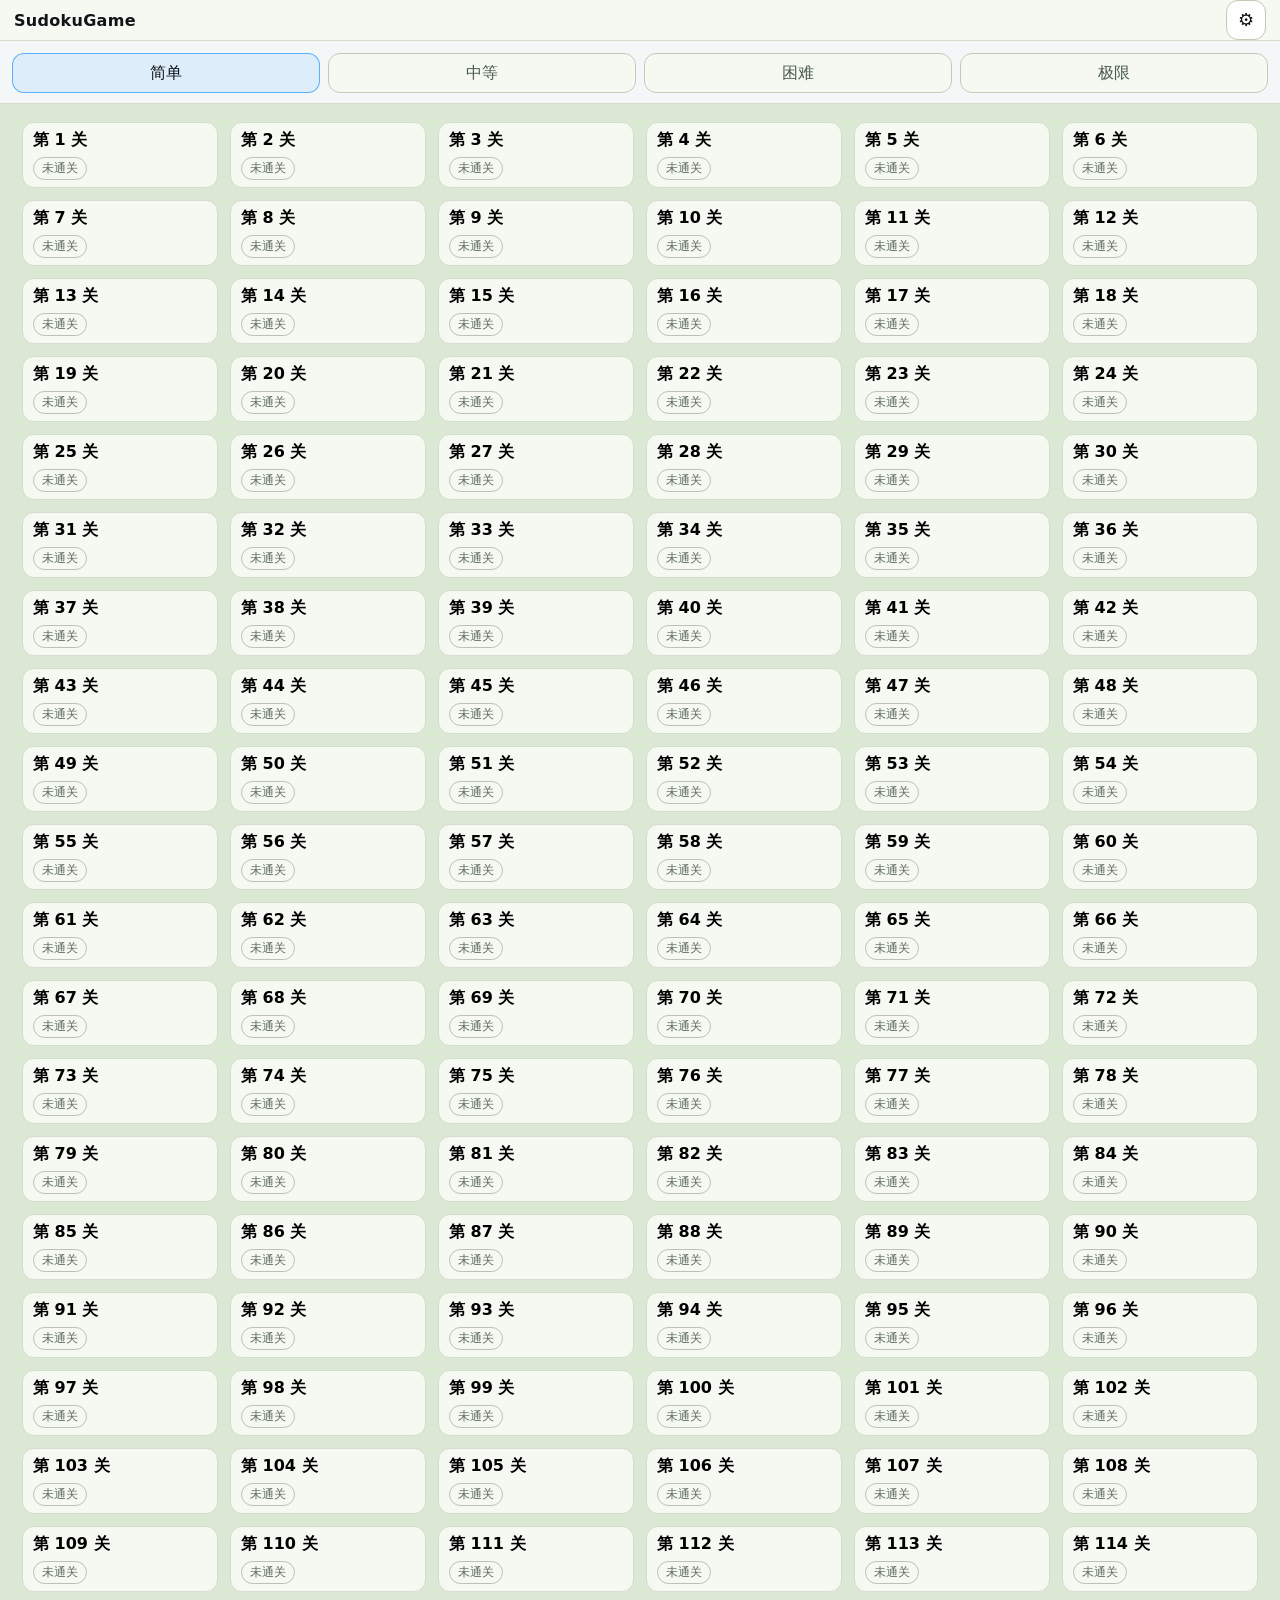
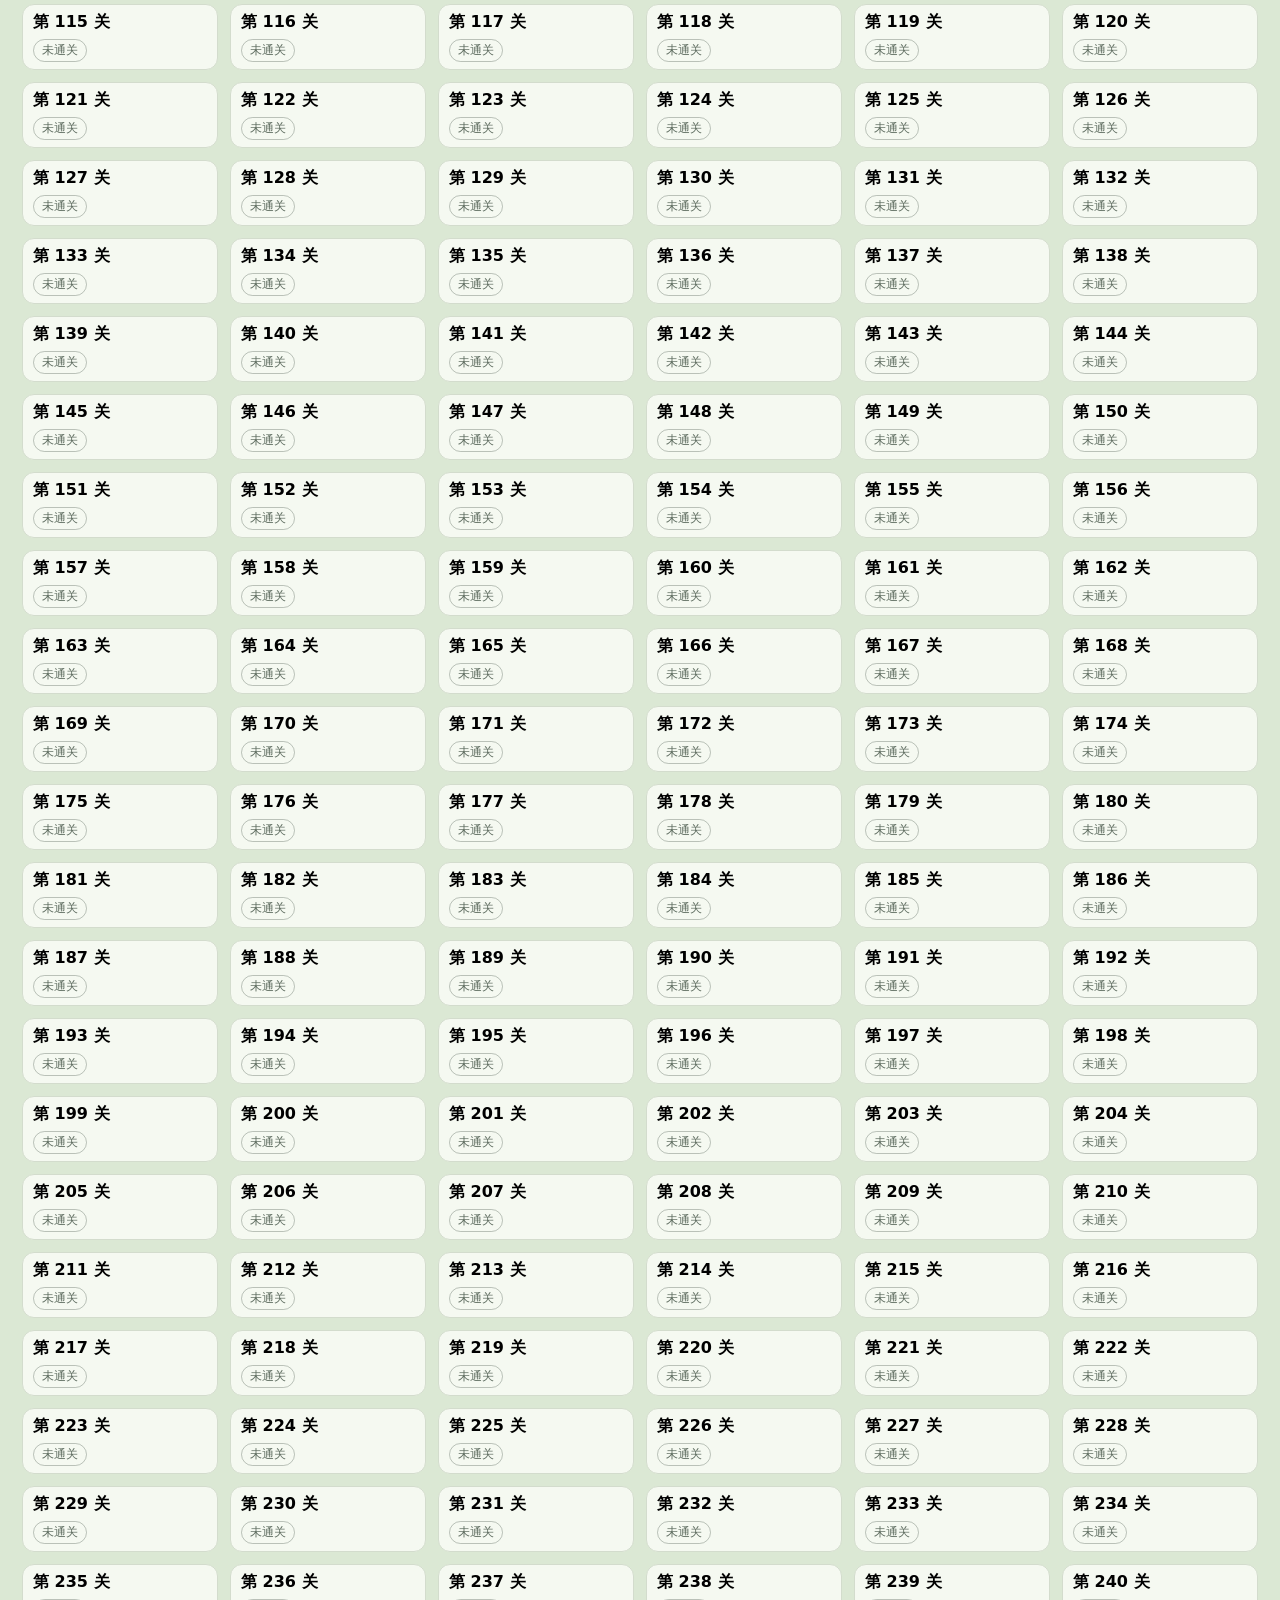
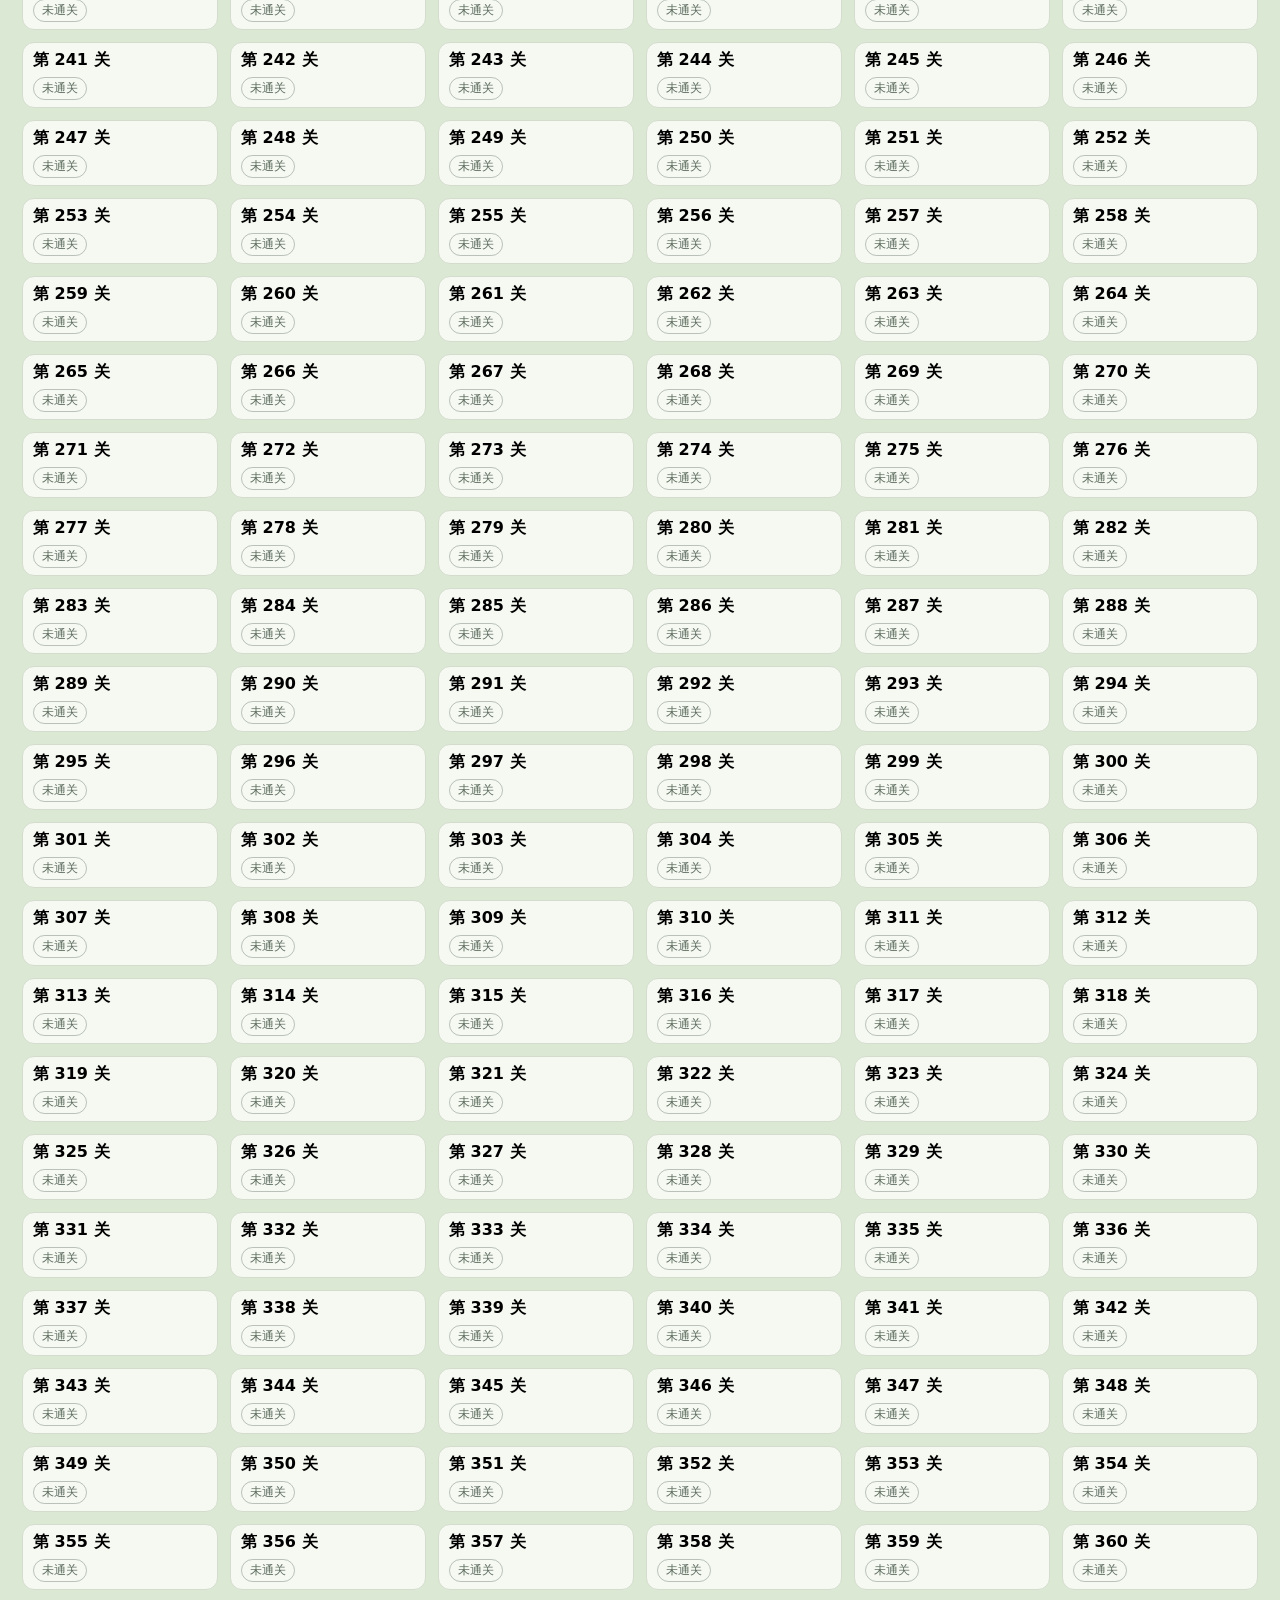
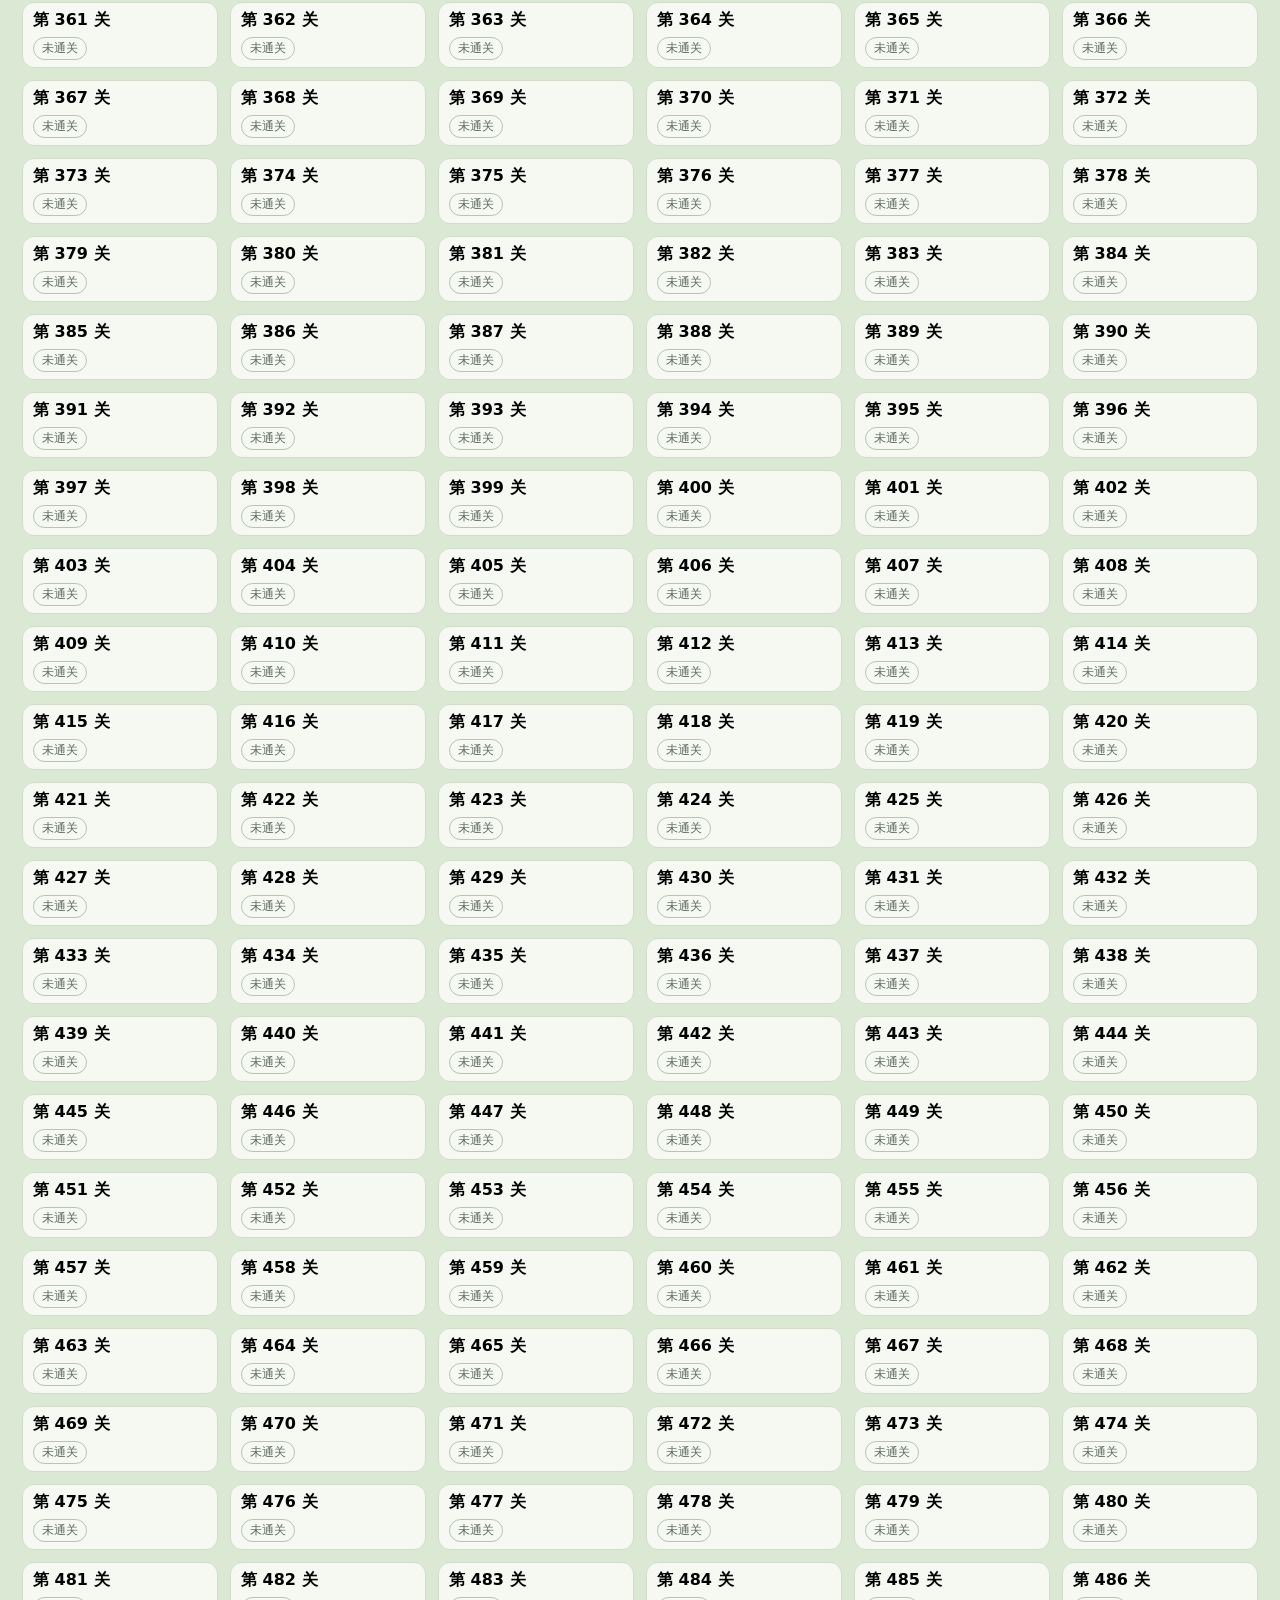
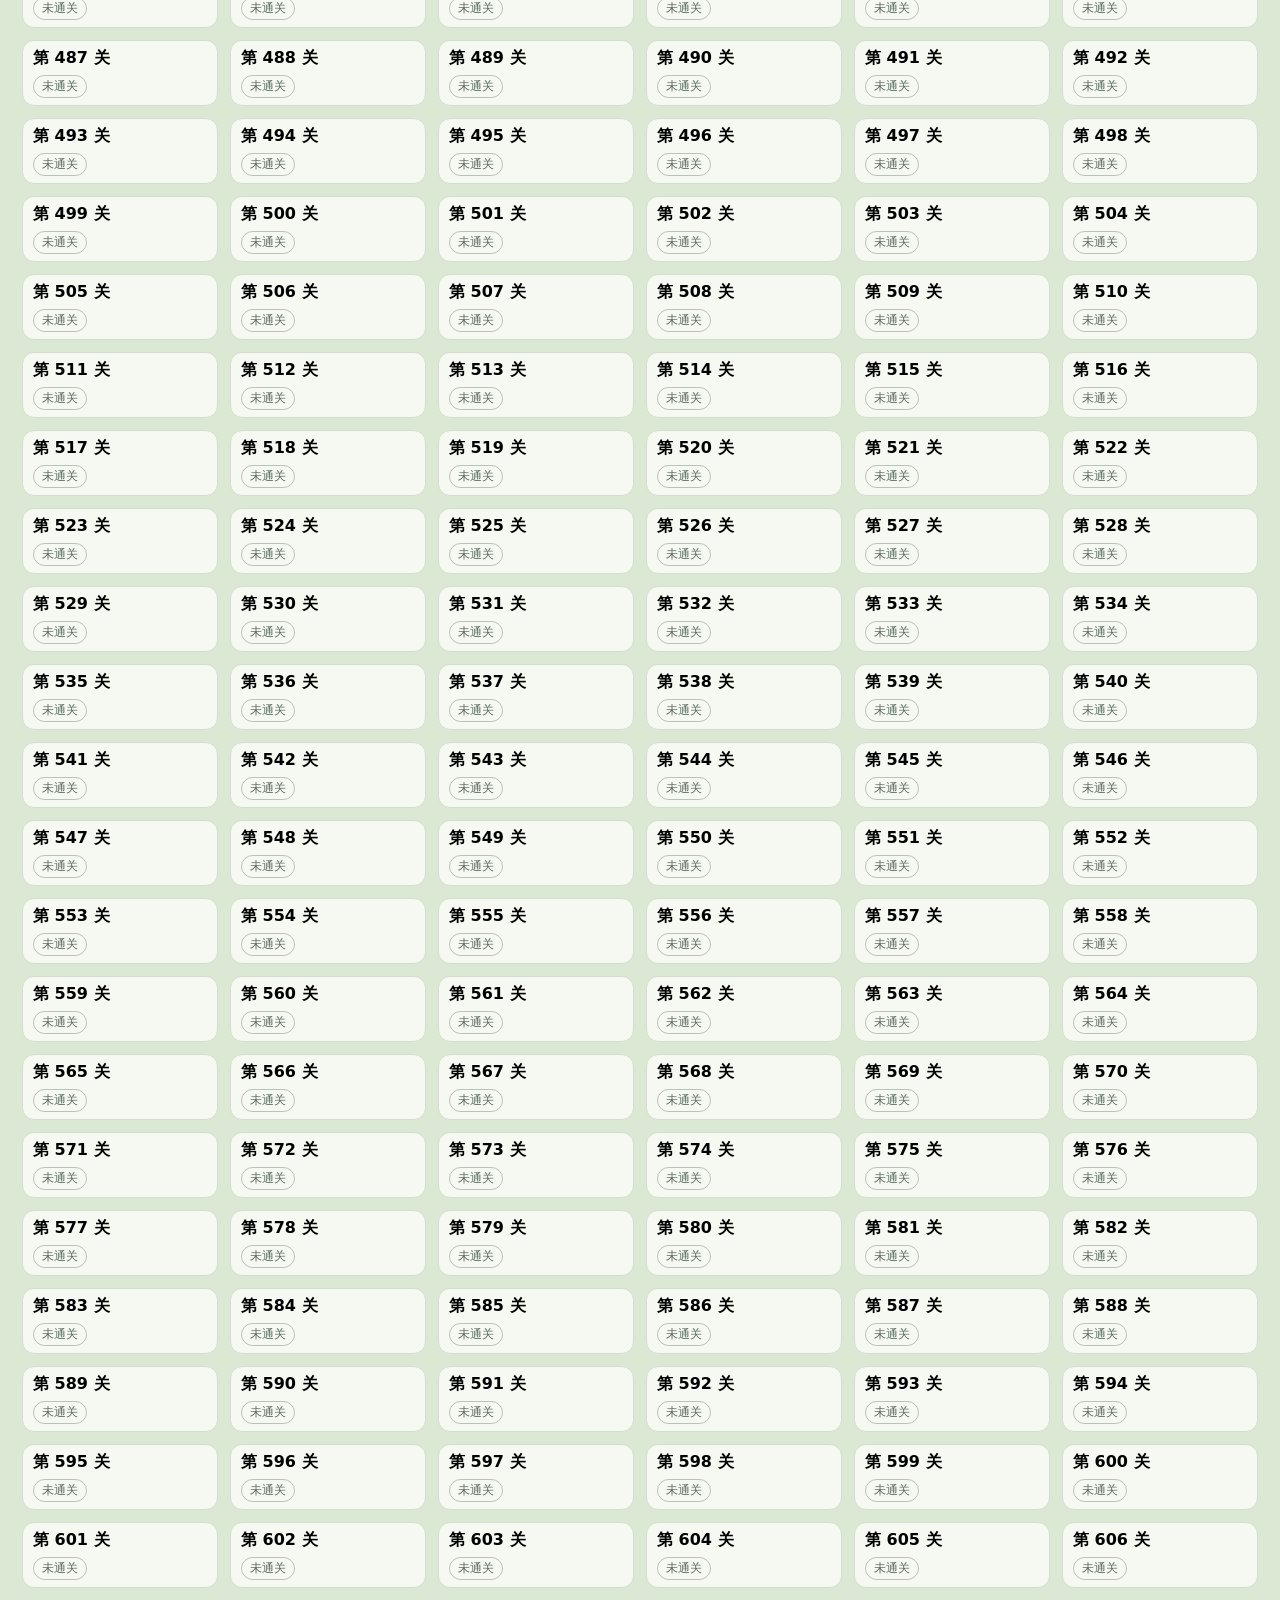
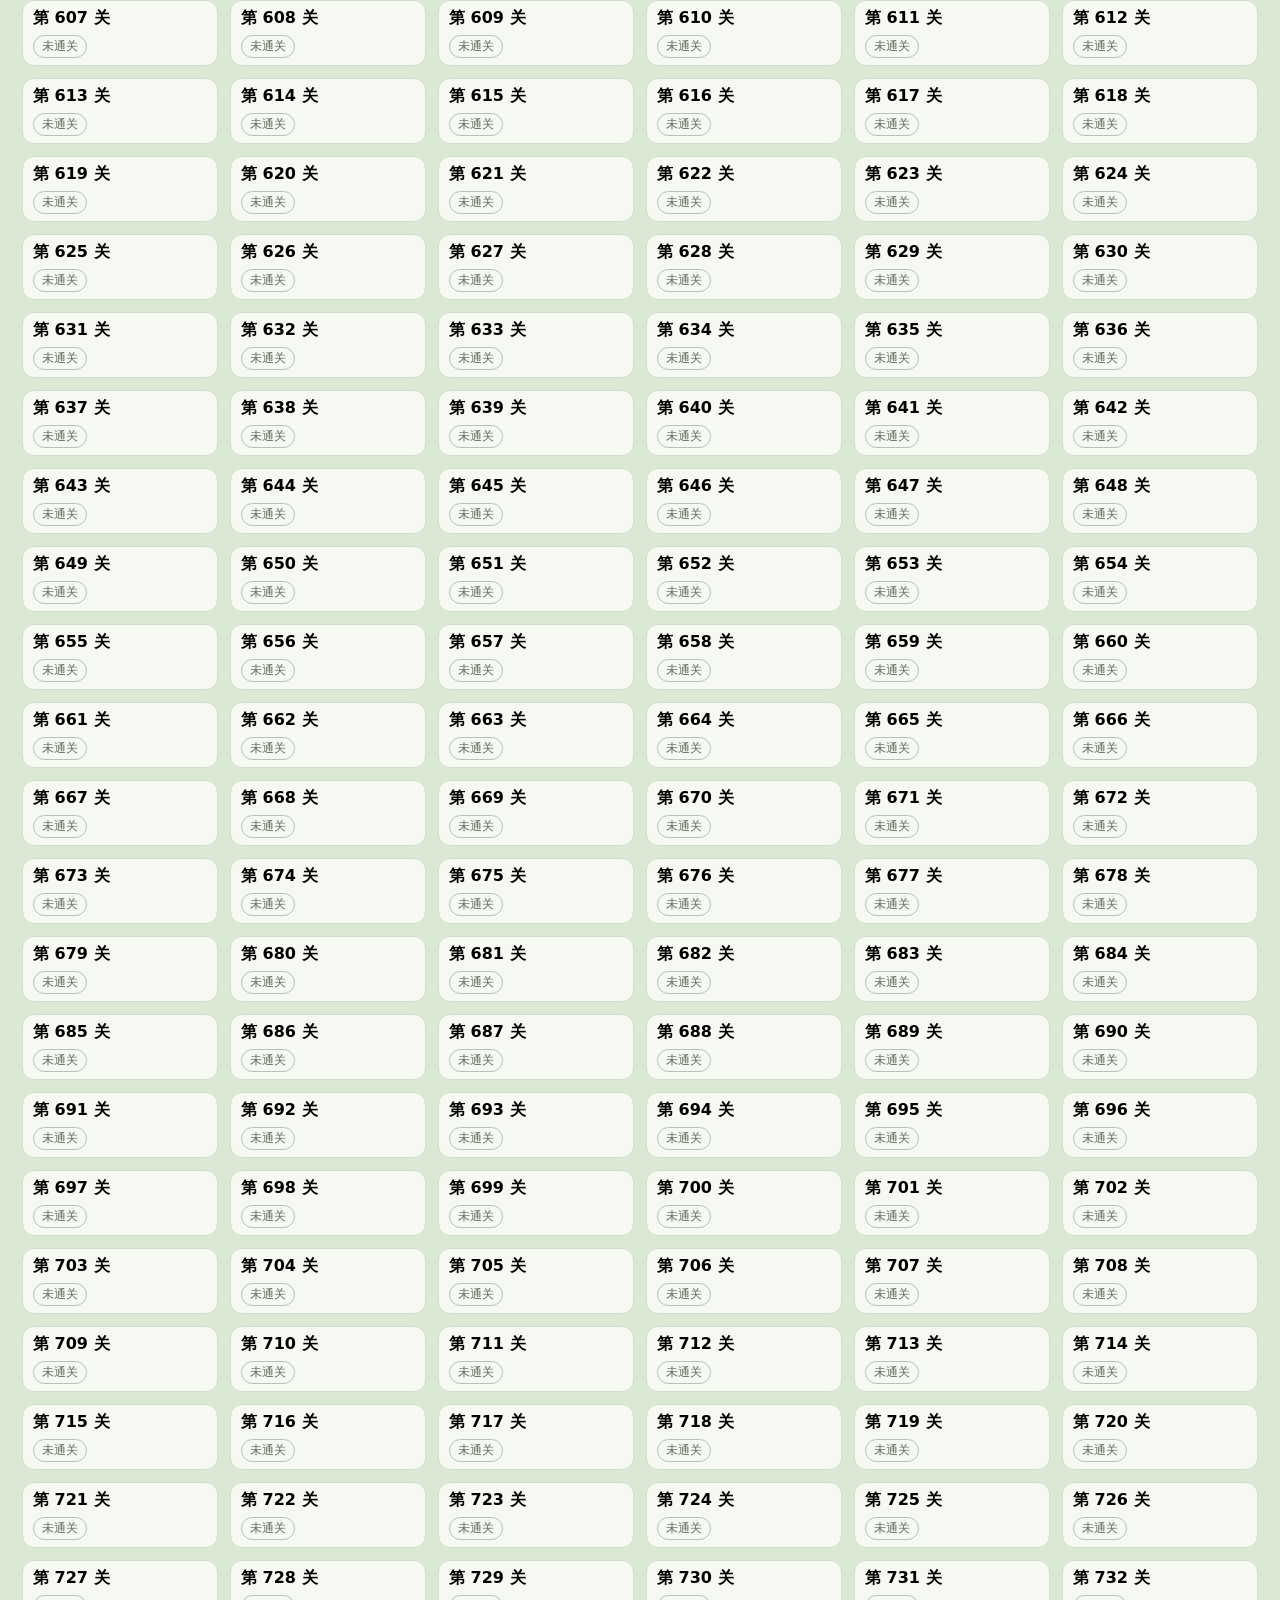
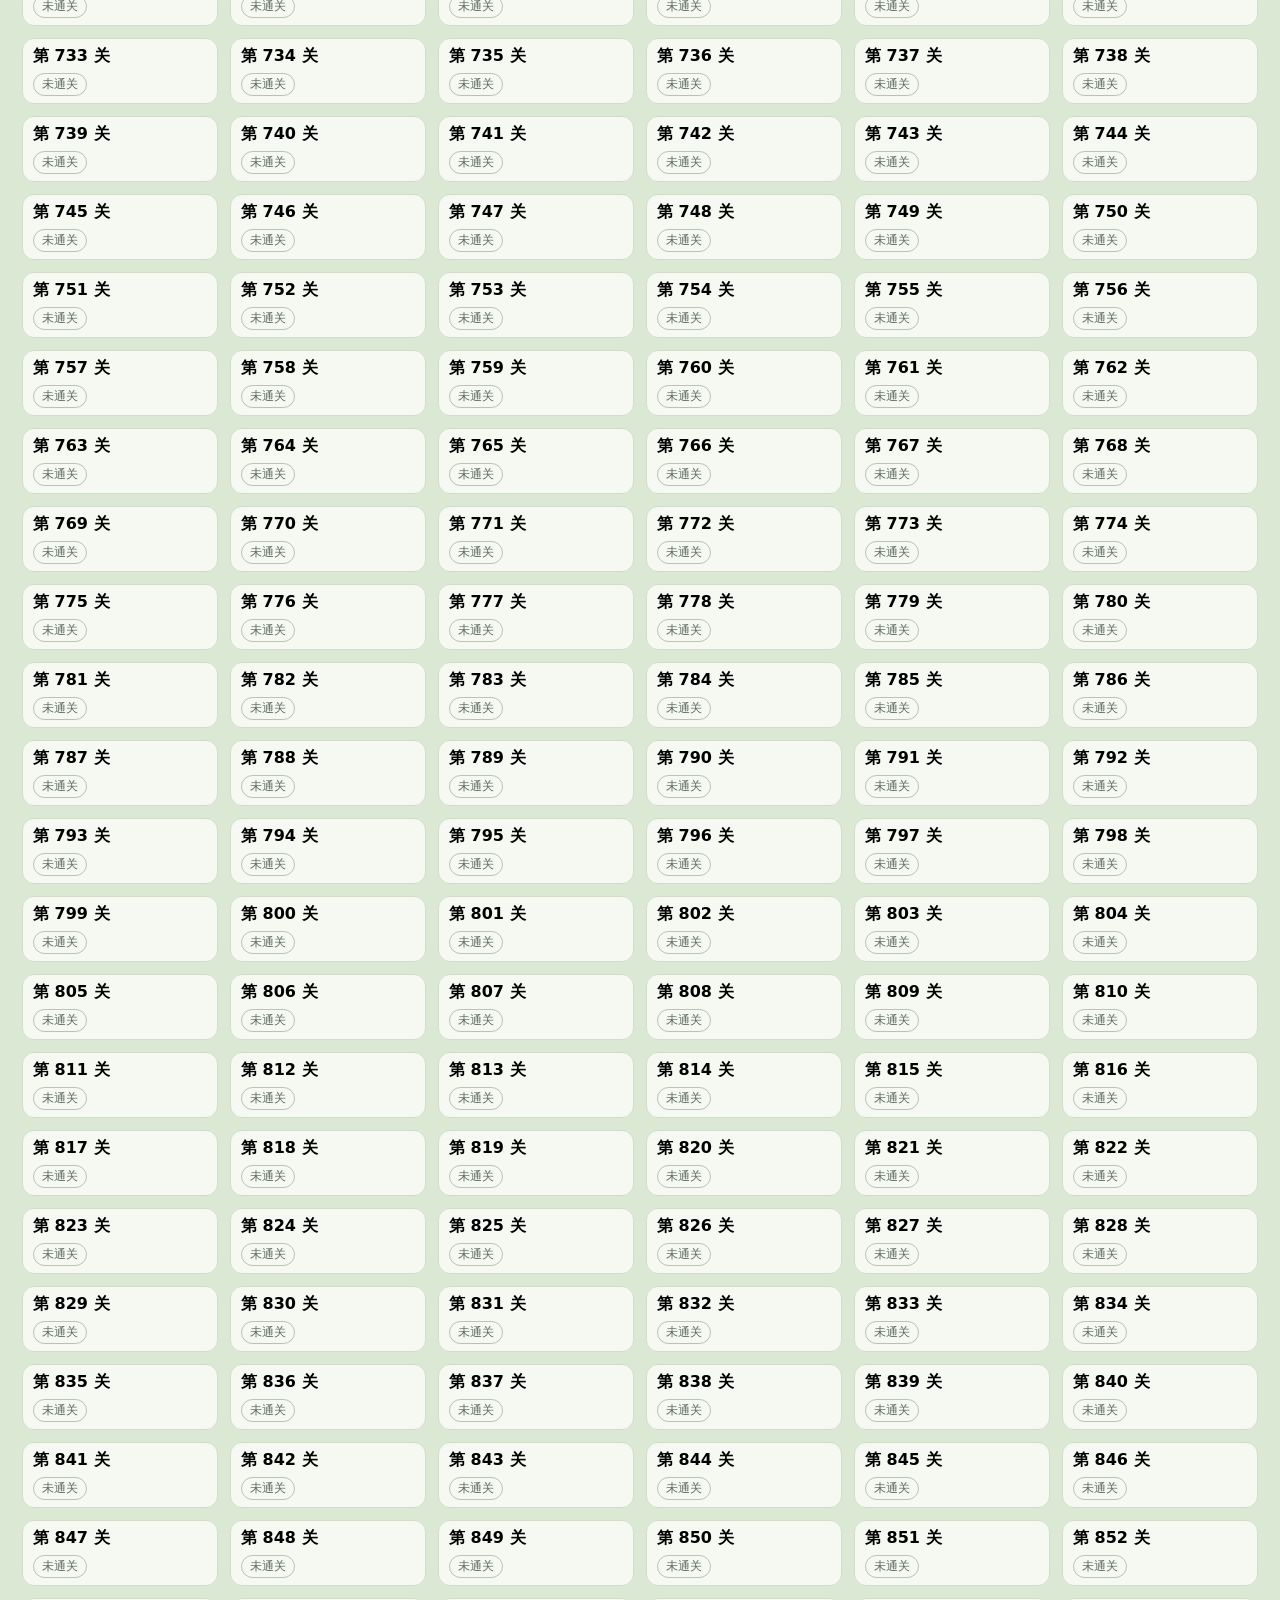
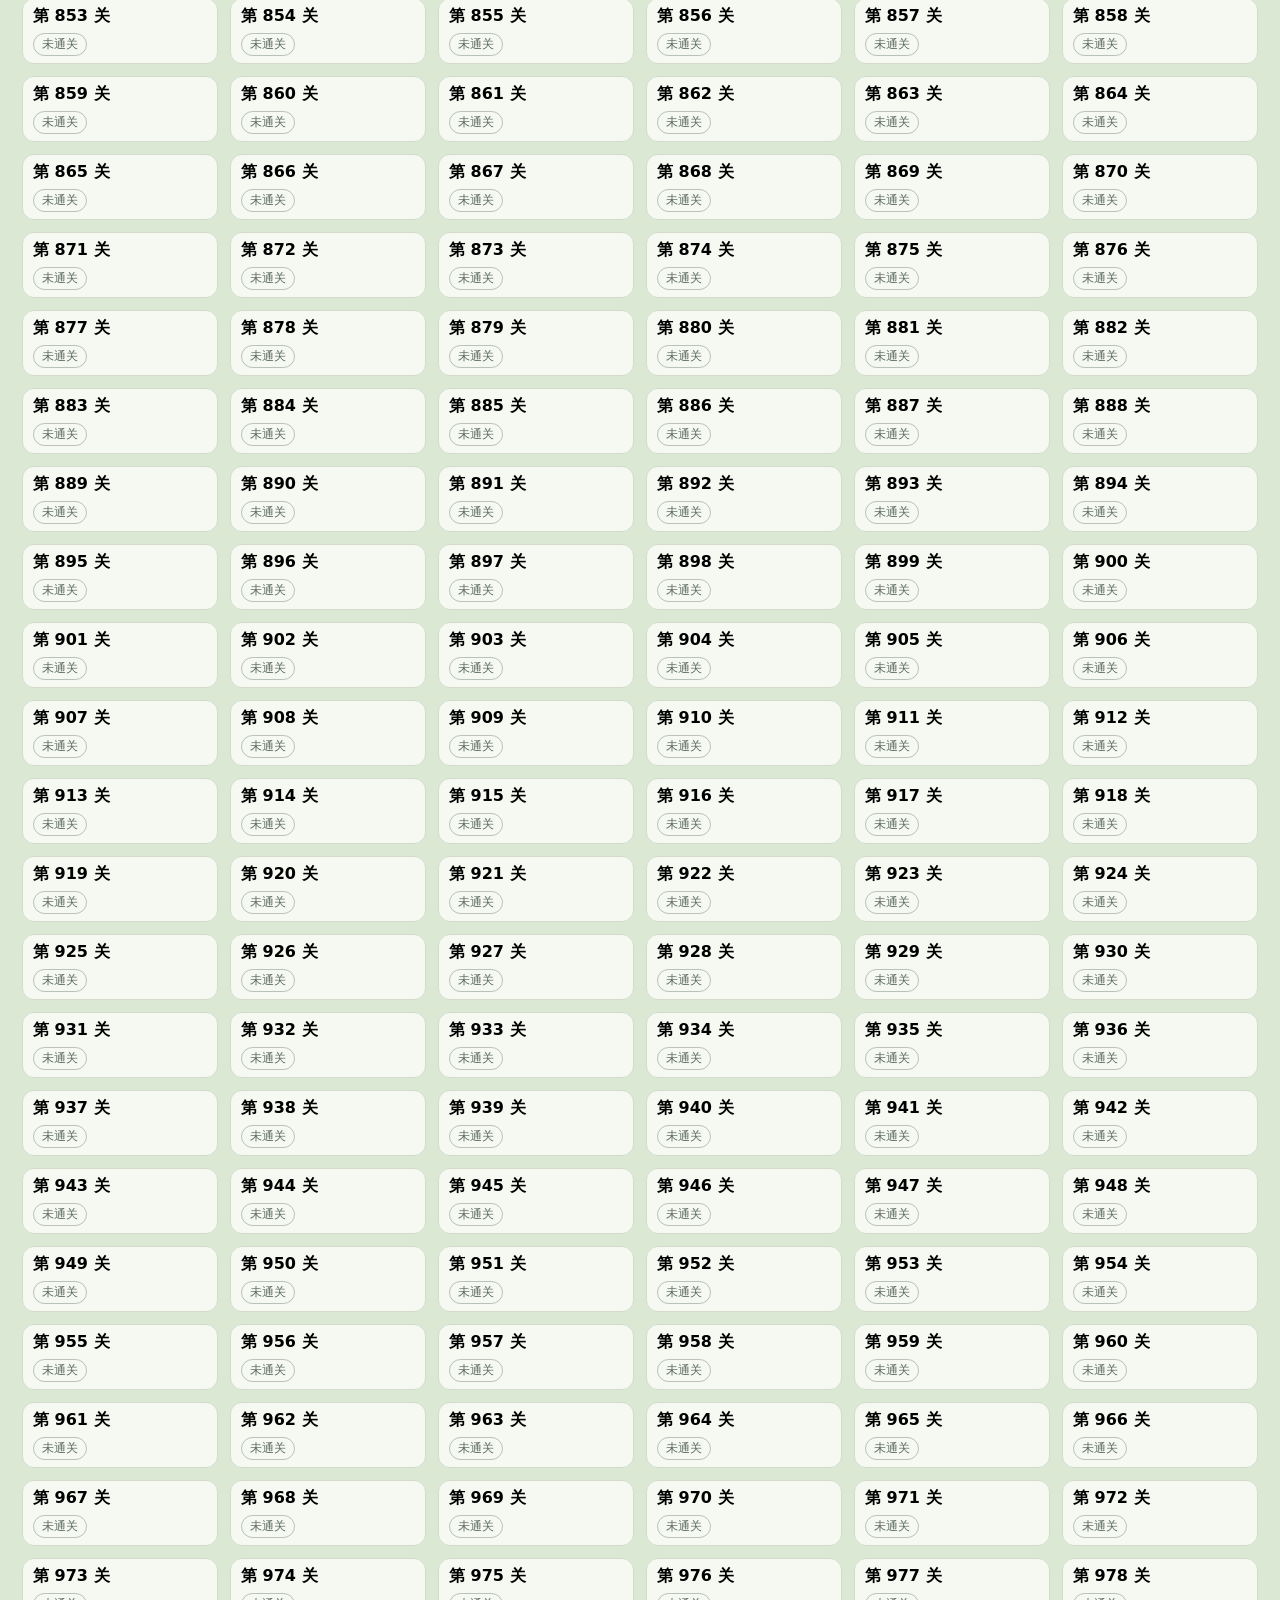
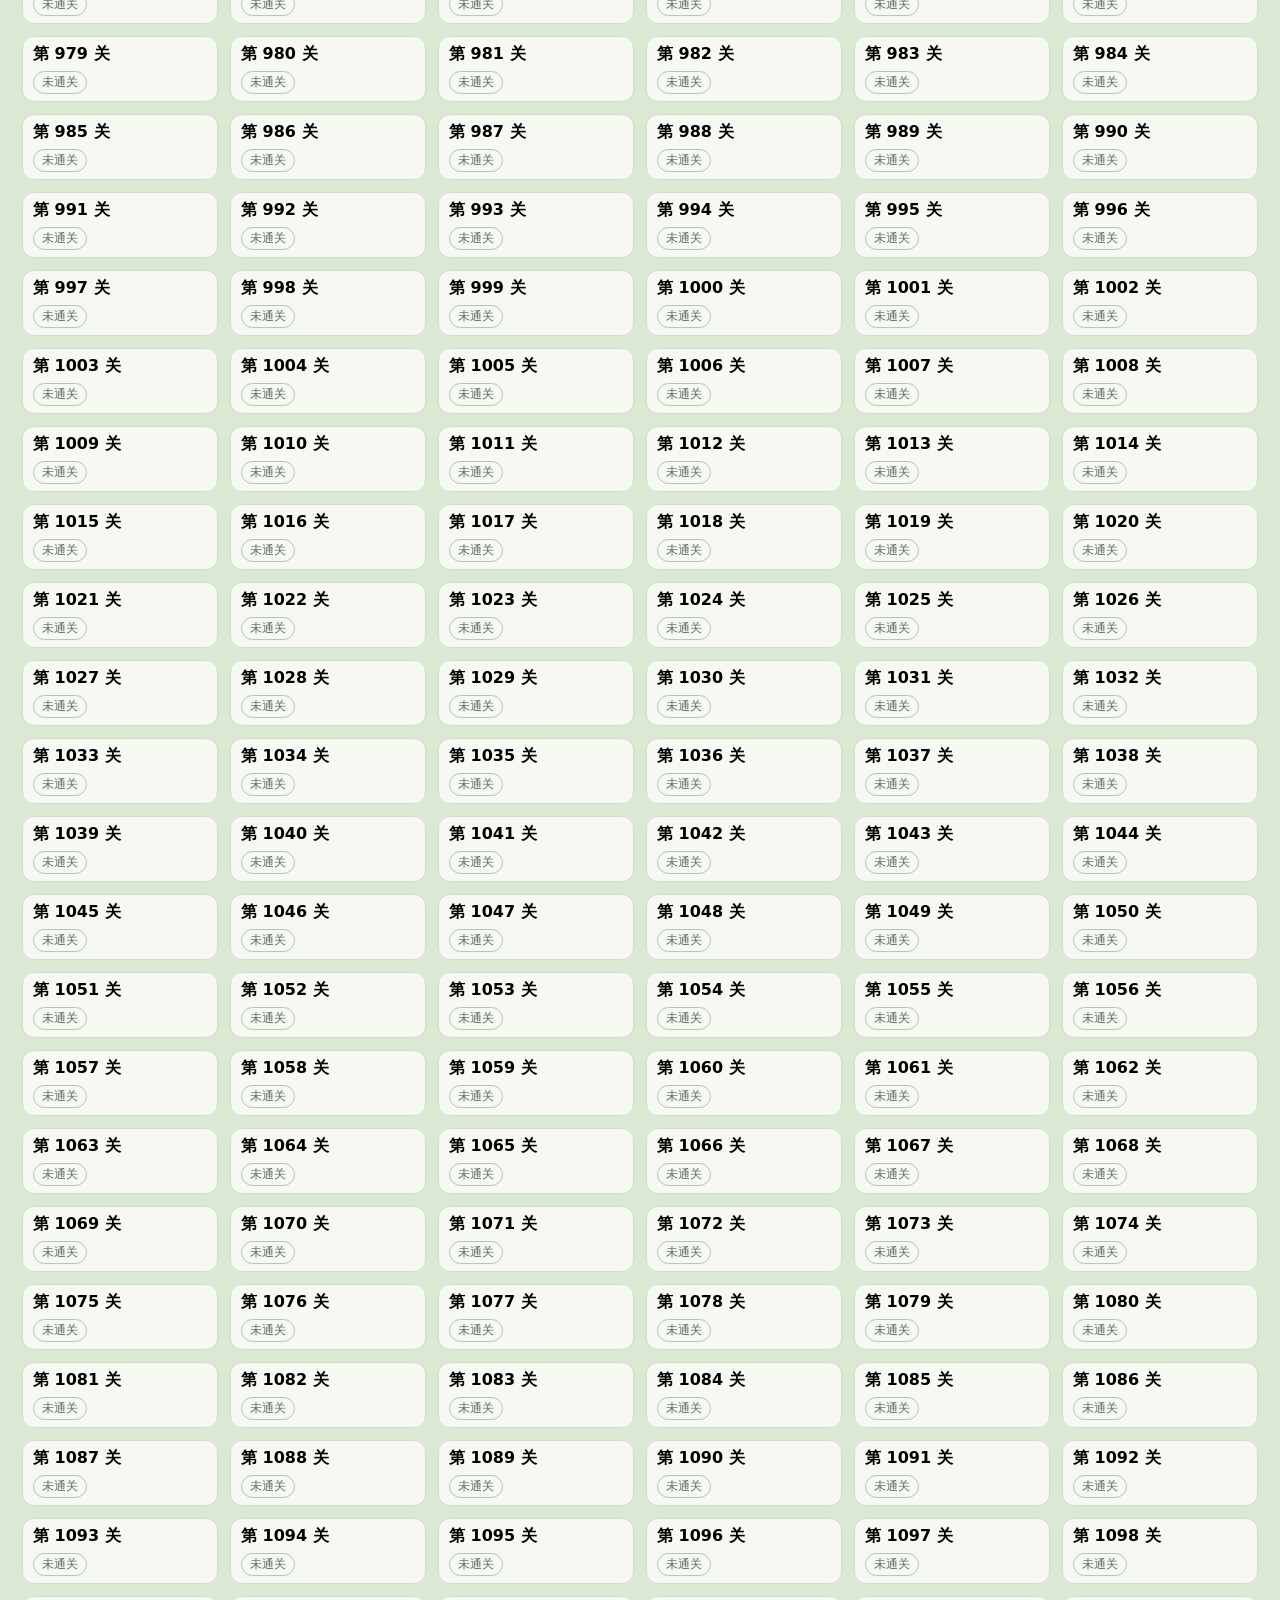
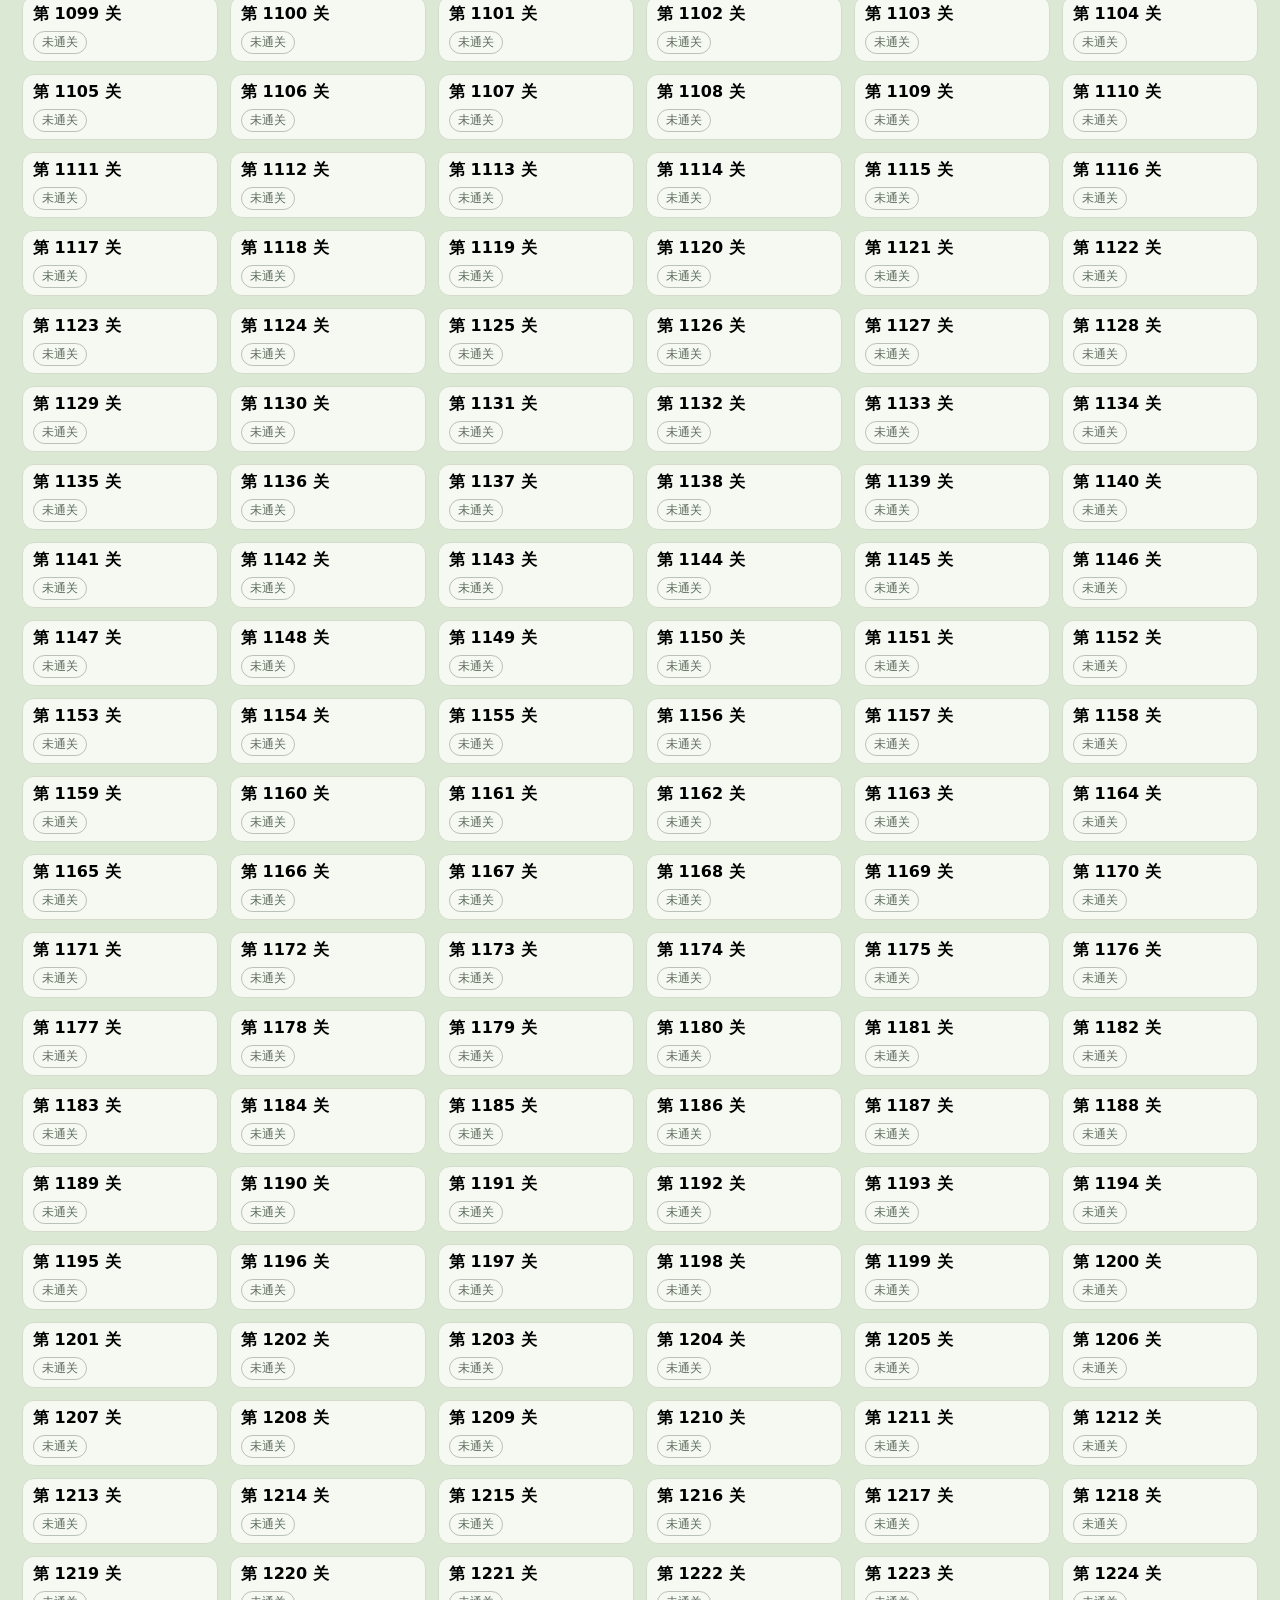
==== SudokuGame/index.html @ d2a25ac7 "1 1" ====
<!doctype html>
<html lang="zh-CN">
  <head>
    <meta charset="UTF-8" />
    <meta name="viewport" content="width=device-width, initial-scale=1, viewport-fit=cover" />
    <title>SudokuGame</title>
    <link rel="stylesheet" href="./styles.css" />
    <script defer src="./levels.js"></script>
    <script defer src="./app.js"></script>
  </head>
  <body>
    <div id="app">
      <div id="screen-levels" class="screen">
        <header class="topbar">
          <div class="topbar-left">
            <div class="brand">SudokuGame</div>
          </div>
          <div class="topbar-center">
            <div id="levels-status" class="levels-status"></div>
          </div>
          <div class="topbar-right">
            <button id="btn-settings" class="icon-btn" type="button" aria-label="设置">
              <span class="icon">⚙</span>
            </button>
          </div>
        </header>

        <div class="levels">
          <div class="difficulty-tabs" id="difficulty-tabs"></div>
          <div class="levels-scroll" id="levels-scroll">
            <div class="levels-spacer" id="levels-spacer"></div>
            <div class="levels-viewport" id="levels-viewport"></div>
          </div>
        </div>
      </div>

      <div id="screen-game" class="screen hidden">
        <header class="topbar">
          <div class="topbar-left">
            <button id="btn-back" class="icon-btn" type="button" aria-label="返回">
              <span class="icon">←</span>
            </button>
            <div id="game-difficulty" class="pill"></div>
          </div>
          <div class="topbar-center">
            <div id="game-timer" class="timer">00:00</div>
          </div>
          <div class="topbar-right">
            <button id="btn-pause" class="icon-btn" type="button" aria-label="暂停">
              <span class="icon">⏸</span>
            </button>
            <button id="btn-settings-2" class="icon-btn" type="button" aria-label="设置">
              <span class="icon">⚙</span>
            </button>
          </div>
        </header>

        <main class="game">
          <div id="board" class="board" aria-label="数独棋盘"></div>

          <div class="controls">
            <div id="pad" class="pad" aria-label="数字键盘"></div>
            <div class="actions">
              <button id="btn-erase" class="action-btn" type="button">擦除</button>
              <button id="btn-undo" class="action-btn" type="button">撤回</button>
              <button id="btn-hint" class="action-btn" type="button">提示</button>
              <button id="btn-note" class="action-btn" type="button">笔记</button>
            </div>
          </div>
        </main>

        <div id="pause-overlay" class="overlay hidden" role="dialog" aria-modal="true">
          <div class="overlay-card">
            <div class="overlay-title">已暂停</div>
            <button id="btn-resume" class="primary-btn" type="button">继续</button>
            <button id="btn-restart" class="ghost-btn" type="button">重玩本局</button>
            <button id="btn-pause-settings" class="ghost-btn" type="button">设置</button>
            <button id="btn-exit" class="ghost-btn" type="button">退出本局</button>
          </div>
        </div>
      </div>

      <div id="settings-modal" class="modal hidden" role="dialog" aria-modal="true">
        <div class="modal-card">
          <div class="modal-header">
            <div class="modal-title">设置</div>
            <button id="btn-settings-close" class="icon-btn" type="button" aria-label="关闭">
              <span class="icon">✕</span>
            </button>
          </div>
          <div class="modal-body">
            <div class="setting-row">
              <div class="setting-label">音效</div>
              <label class="switch">
                <input id="setting-sound" type="checkbox" />
                <span class="slider"></span>
              </label>
            </div>
            <div class="setting-row">
              <div class="setting-label">界面亮度</div>
              <div style="display:flex; align-items:center; gap:10px">
                <input id="setting-brightness" type="range" min="70" max="110" step="1" />
                <div id="setting-brightness-value" class="pill">100%</div>
              </div>
            </div>
            <div class="setting-row">
              <div class="setting-label">突出显示区域</div>
              <label class="switch">
                <input id="setting-highlight-region" type="checkbox" />
                <span class="slider"></span>
              </label>
            </div>
            <div class="setting-row">
              <div class="setting-label">突出相同数字</div>
              <label class="switch">
                <input id="setting-highlight-same" type="checkbox" />
                <span class="slider"></span>
              </label>
            </div>
            <div class="setting-row">
              <div class="setting-label">突出相同笔记</div>
              <label class="switch">
                <input id="setting-highlight-same-notes" type="checkbox" />
                <span class="slider"></span>
              </label>
            </div>
            <div id="setting-row-highlight-same-notes-mode" class="setting-row">
              <div class="setting-label">突出相同笔记：数字</div>
              <label class="switch">
                <input id="setting-highlight-same-notes-digit" type="checkbox" />
                <span class="slider"></span>
              </label>
            </div>
            <div class="setting-row">
              <div class="setting-label">双击自动填入唯一笔记</div>
              <label class="switch">
                <input id="setting-double-click-fill-note" type="checkbox" />
                <span class="slider"></span>
              </label>
            </div>
            <div class="setting-row">
              <div class="setting-label">高亮唯一数</div>
              <label class="switch">
                <input id="setting-highlight-unique" type="checkbox" />
                <span class="slider"></span>
              </label>
            </div>
            <div class="setting-row">
              <div class="setting-label">选数优先</div>
              <label class="switch">
                <input id="setting-number-first" type="checkbox" />
                <span class="slider"></span>
              </label>
            </div>

            <div class="divider"></div>

            <div class="setting-row">
              <button id="btn-export" class="ghost-btn" type="button">导出分享码</button>
              <button id="btn-import" class="ghost-btn" type="button">导入分享码</button>
            </div>
            <div class="setting-row">
              <button id="btn-reset" class="danger-btn" type="button">清空本地数据</button>
            </div>
          </div>
        </div>
        <div id="modal-backdrop" class="modal-backdrop"></div>
      </div>

      <div id="toast" class="toast hidden"></div>
    </div>
  </body>
</html>
---- SudokuGame/styles.css ----
:root{
  --bg-base:#DBE8D4;
  --panel-base:#f5f9f1;
  --panel2-base:#edf4e6;
  --line-base:#bfcbb8;
  --line2-base:#d3dccd;
  --bg:var(--bg-base);
  --panel:var(--panel-base);
  --panel2:var(--panel2-base);
  --text:#101418;
  --muted:#4b5b4e;
  --line:var(--line-base);
  --line2:var(--line2-base);
  --accent:#3aa0ff;
  --good:#2f743f;
  --bad:#ff4d4d;
  --sel-empty:#307D45;
  --sel-fill:#307D45;
  --sel-fill-text:#ffffff;
  --affect:#C7ECC1;
  --same:#74B118;
  --given:#101418;
  --user:#0a6e33;
  --note:#6e7b70;
  --note-same:#74B118;
  --shadow:0 10px 30px rgba(0,0,0,.12);
  --ui-brightness:1;
}

*{box-sizing:border-box}
html,body{height:100%}
body{
  margin:0;
  font-family:system-ui,-apple-system,Segoe UI,Roboto,Helvetica,Arial,"PingFang SC","Microsoft YaHei",sans-serif;
  background:var(--bg);
  color:var(--text);
  -webkit-tap-highlight-color:transparent;
  user-select:none;
}

button,input{font:inherit}

.hidden{display:none !important}

#app{
  height:100%;
  display:flex;
  flex-direction:column;
  background:var(--bg);
  filter:brightness(var(--ui-brightness));
}
.screen{height:100%; display:flex; flex-direction:column}

.topbar{
  height:56px;
  padding:0 14px;
  display:flex;
  align-items:center;
  justify-content:space-between;
  background:var(--panel);
  border-bottom:1px solid var(--line2);
}
.topbar-left,.topbar-center,.topbar-right{display:flex; align-items:center; gap:10px}
.brand{font-weight:700; letter-spacing:.3px}
.icon-btn{
  height:40px;
  min-width:40px;
  padding:0 10px;
  border-radius:12px;
  border:1px solid var(--line);
  background:rgba(255,255,255,.9);
  color:var(--text);
}
.icon{font-size:18px; line-height:1}
.pill{
  padding:6px 10px;
  border-radius:999px;
  border:1px solid var(--line);
  background:var(--panel2);
  color:var(--muted);
  font-size:12px;
}
.timer{font-variant-numeric:tabular-nums; font-weight:700}
.levels-status{
  font-variant-numeric:tabular-nums;
  font-weight:750;
  color:rgba(10, 110, 51, .9);
}

.levels{flex:1; display:flex; flex-direction:column}
.difficulty-tabs{
  position:sticky;
  top:0;
  z-index:2;
  display:flex;
  gap:8px;
  padding:12px 12px 10px;
  background:rgba(246,248,251,.92);
  border-bottom:1px solid var(--line2);
}
.tab{
  flex:1;
  height:40px;
  border-radius:12px;
  border:1px solid var(--line);
  background:var(--panel);
  color:var(--muted);
}
.tab.active{
  border-color:rgba(58,160,255,.8);
  color:var(--text);
  background:rgba(58,160,255,.12);
}
.levels-scroll{
  flex:1;
  overflow:auto;
  padding:18px 22px 26px;
  position:relative;
}
.levels-spacer{height:0}
.levels-viewport{
  position:absolute;
  left:22px;
  right:22px;
  top:18px;
  display:grid;
  gap:12px;
}
.level-tile{
  display:flex;
  flex-direction:column;
  align-items:flex-start;
  justify-content:center;
  padding:8px 10px;
  border-radius:12px;
  border:1px solid var(--line2);
  background:var(--panel);
}
.level-tile:active{transform:translateY(1px)}
.level-tile .level-title{font-weight:750}
.level-tile .level-meta{margin-top:6px}
.level-row{
  height:44px;
  display:flex;
  align-items:center;
  justify-content:space-between;
  padding:0 12px;
  border-radius:12px;
  border:1px solid var(--line2);
  background:var(--panel);
  margin-bottom:10px;
}
.level-row:active{transform:translateY(1px)}
.level-title{font-weight:650}
.level-meta{display:flex; gap:8px; align-items:center; font-size:12px}
.tag{padding:2px 8px; border-radius:999px; border:1px solid var(--line); color:var(--muted)}
.tag.bad{border-color:rgba(75, 91, 78, .35); color:rgba(75, 91, 78, .9)}
.tag.good{border-color:rgba(47, 116, 63, .45); color:#0a6e33}
.tag.playing{border-color:rgba(58,160,255,.55); color:#1c6fd1}

.game{flex:1; display:flex; flex-direction:column; align-items:center; padding:14px 12px 18px; gap:12px}
.board{
  width:min(92vw,520px);
  aspect-ratio:1/1;
  background:var(--bg);
  border:2px solid var(--line);
  border-radius:16px;
  display:grid;
  grid-template-columns:repeat(9,1fr);
  grid-template-rows:repeat(9,1fr);
  overflow:hidden;
}
.cell{
  position:relative;
  border:1px solid rgba(42, 63, 42, .14);
  background:var(--bg);
  display:flex;
  align-items:center;
  justify-content:center;
  font-size:22px;
  font-weight:750;
  color:var(--given);
}
.cell.given{color:var(--given)}
.cell.user{color:var(--user)}
.cell.error{
  background:rgba(255,77,77,.28);
  color:#fff;
}
.cell.conflict{outline:2px solid rgba(255,77,77,.8); outline-offset:-2px}
.cell.conflict:not(.error){color:#d11a1a}
.cell.sel-empty{background:var(--sel-empty)}
.cell.sel-fill{background:var(--sel-fill); color:var(--sel-fill-text)}
.cell.affect{background:var(--affect)}
.cell.same{background:var(--same); color:#fff}
.cell.note-highlight{background:rgba(142, 183, 89, .22)}
.cell.error.sel-empty,
.cell.error.sel-fill,
.cell.error.affect,
.cell.error.same,
.cell.error.note-highlight{
  background:rgba(255,77,77,.28);
  color:#fff;
}

.cell.bright{filter:brightness(1.1)}
.cell .notes{
  position:absolute;
  inset:4px;
  display:grid;
  grid-template-columns:repeat(3,1fr);
  grid-template-rows:repeat(3,1fr);
  font-size:10px;
  line-height:1;
  color:var(--note);
  font-weight:650;
  pointer-events:none;
}
.cell .notes span{
  display:flex;
  align-items:center;
  justify-content:center;
  opacity:.9;
}
.cell .notes span.on{color:var(--note); opacity:1}
.cell .notes span.same-note{color:var(--note-same); opacity:1; filter:brightness(1.05)}
.cell.sel-empty{color:#fff}
.cell.sel-empty .notes{color:rgba(255,255,255,.65)}
.cell.sel-empty .notes span.on{color:#fff; opacity:1}

.cell:nth-child(9n+3),
.cell:nth-child(9n+6){border-right:2px solid rgba(15, 22, 29, .18)}
.cell:nth-child(n+19):nth-child(-n+27),
.cell:nth-child(n+46):nth-child(-n+54){border-bottom:2px solid rgba(15, 22, 29, .18)}

.controls{
  width:min(92vw,520px);
  display:flex;
  flex-direction:column;
  gap:10px;
}
.pad{
  display:grid;
  grid-template-columns:repeat(9,1fr);
  gap:8px;
}
.pad-btn{
  height:44px;
  border-radius:12px;
  border:1px solid var(--line);
  background:var(--panel);
  color:var(--text);
  font-weight:800;
}
.pad-btn.off{opacity:.35}
.pad-btn.locked{
  border-color:rgba(58,160,255,.85);
  background:rgba(58,160,255,.15);
}
.pad.note .pad-btn{
  border-color:rgba(28, 111, 209, .55);
  color:#0b4aa2;
}
.actions{
  display:grid;
  grid-template-columns:repeat(4,1fr);
  gap:8px;
}
.action-btn{
  height:44px;
  border-radius:12px;
  border:1px solid var(--line);
  background:var(--panel);
  color:var(--text);
  font-weight:650;
}
.action-btn.primary{
  border-color:rgba(58,160,255,.85);
  background:rgba(58,160,255,.15);
}

.overlay{
  position:fixed;
  inset:0;
  background:rgba(0,0,0,.32);
  display:flex;
  align-items:center;
  justify-content:center;
  padding:18px;
  z-index:10;
}
.overlay-card{
  width:min(92vw,420px);
  border-radius:18px;
  border:1px solid var(--line);
  background:var(--panel);
  box-shadow:var(--shadow);
  padding:16px;
  display:flex;
  flex-direction:column;
  gap:12px;
}
.overlay-title{font-size:18px; font-weight:800}
.primary-btn,.ghost-btn,.danger-btn{
  height:44px;
  border-radius:12px;
  border:1px solid var(--line);
  background:var(--panel);
  color:var(--text);
  font-weight:700;
}
.primary-btn{
  border-color:rgba(58,160,255,.9);
  background:rgba(58,160,255,.18);
}
.danger-btn{
  border-color:rgba(255,77,77,.8);
  background:rgba(255,77,77,.12);
}

.modal{position:fixed; inset:0; z-index:20}
.modal-backdrop{position:absolute; inset:0; background:rgba(0,0,0,.55)}
.modal-card{
  position:absolute;
  left:50%;
  top:50%;
  transform:translate(-50%,-50%);
  width:min(92vw,460px);
  border-radius:18px;
  border:1px solid var(--line);
  background:var(--panel);
  box-shadow:var(--shadow);
  padding:14px 14px 12px;
  z-index:1;
}
.modal-header{display:flex; align-items:center; justify-content:space-between; gap:10px; padding-bottom:8px}
.modal-title{font-size:18px; font-weight:800}
.modal-body{display:flex; flex-direction:column; gap:12px; padding-top:6px}
.divider{height:1px; background:var(--line2); margin:6px 0}

.setting-row{display:flex; align-items:center; justify-content:space-between; gap:10px}
.setting-label{color:var(--muted); font-weight:650}
.setting-row input[type="range"]{
  width:160px;
  accent-color:var(--sel-fill);
}
.switch{position:relative; display:inline-block; width:48px; height:28px}
.switch input{opacity:0; width:0; height:0}
.slider{
  position:absolute; cursor:pointer;
  inset:0;
  background:var(--panel2);
  border:1px solid var(--line);
  border-radius:999px;
  transition:120ms ease;
}
.slider:before{
  position:absolute; content:"";
  height:22px; width:22px;
  left:3px; top:2px;
  background:#ffffff;
  border-radius:50%;
  transition:120ms ease;
}
input:checked + .slider{
  background:rgba(48, 125, 69, .34);
  border-color:rgba(48, 125, 69, .75);
}
input:checked + .slider:before{transform:translateX(20px)}

.toast{
  position:fixed;
  left:50%;
  bottom:24px;
  transform:translateX(-50%);
  padding:10px 12px;
  background:rgba(255,255,255,.92);
  border:1px solid var(--line);
  border-radius:12px;
  box-shadow:var(--shadow);
  color:var(--text);
  font-size:13px;
  z-index:30;
}

@media (max-width:420px){
  .actions{grid-template-columns:repeat(2,1fr)}
  .pad-btn,.action-btn{height:46px}
  .cell{font-size:20px}
}
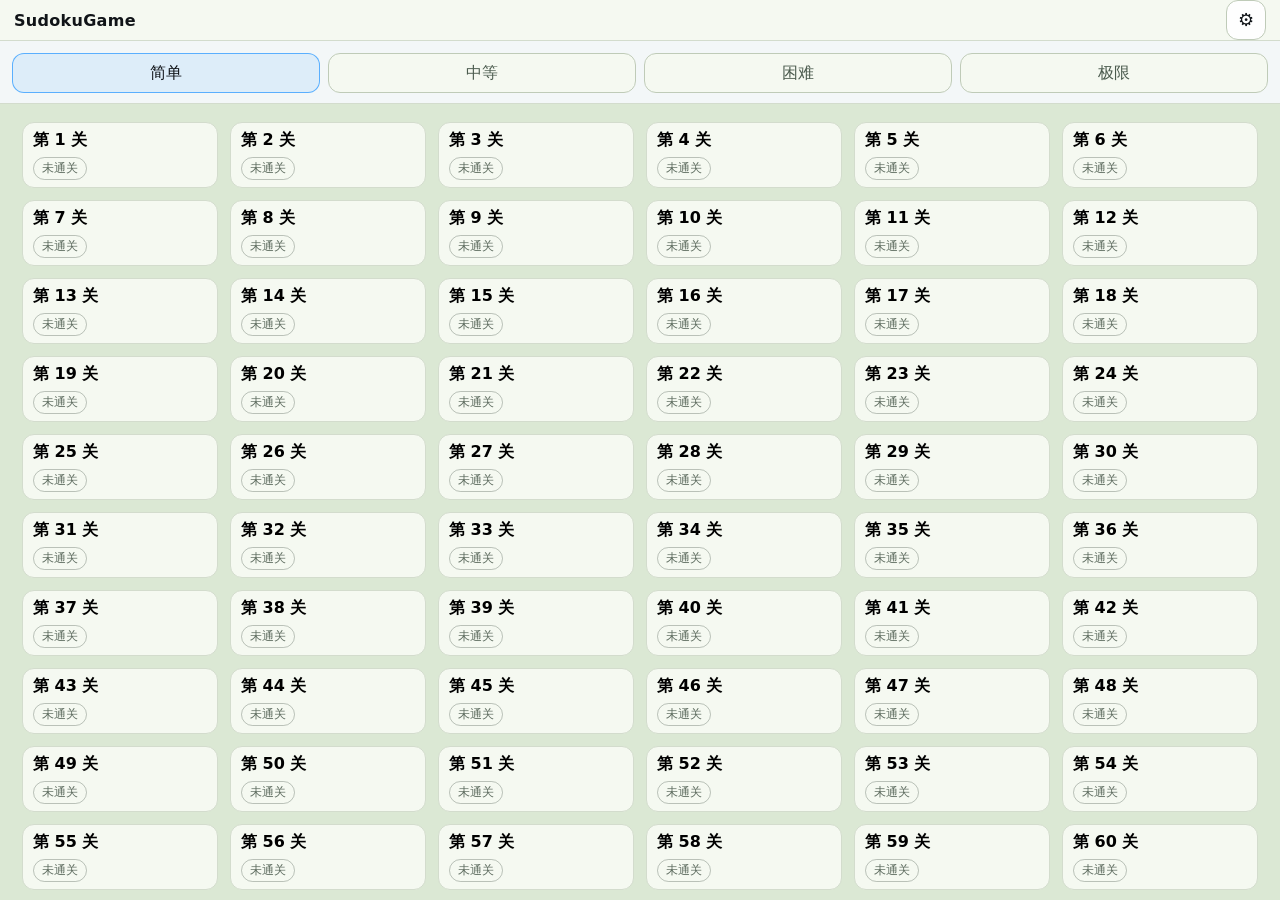
==== commit 78208040: "Add files via upload" ====
--- a/SudokuGame/index.html
+++ b/SudokuGame/index.html
@@ -75,7 +75,7 @@
             <button id="btn-resume" class="primary-btn" type="button">继续</button>
             <button id="btn-restart" class="ghost-btn" type="button">重玩本局</button>
             <button id="btn-pause-settings" class="ghost-btn" type="button">设置</button>
-            <button id="btn-exit" class="ghost-btn" type="button">退出本局</button>
+            <button id="btn-exit" class="ghost-btn" type="button">保存并退出</button>
           </div>
         </div>
       </div>
--- a/SudokuGame/styles.css
+++ b/SudokuGame/styles.css
@@ -28,7 +28,7 @@
 }
 
 *{box-sizing:border-box}
-html,body{height:100%}
+html,body{height:100%; overflow-x:hidden}
 body{
   margin:0;
   font-family:system-ui,-apple-system,Segoe UI,Roboto,Helvetica,Arial,"PingFang SC","Microsoft YaHei",sans-serif;
@@ -48,6 +48,7 @@
   flex-direction:column;
   background:var(--bg);
   filter:brightness(var(--ui-brightness));
+  overflow-x:hidden;
 }
 .screen{height:100%; display:flex; flex-direction:column}
 
@@ -60,7 +61,7 @@
   background:var(--panel);
   border-bottom:1px solid var(--line2);
 }
-.topbar-left,.topbar-center,.topbar-right{display:flex; align-items:center; gap:10px}
+.topbar-left,.topbar-center,.topbar-right{display:flex; align-items:center; gap:10px; min-width:0}
 .brand{font-weight:700; letter-spacing:.3px}
 .icon-btn{
   height:40px;
@@ -79,6 +80,10 @@
   background:var(--panel2);
   color:var(--muted);
   font-size:12px;
+  max-width:52vw;
+  overflow:hidden;
+  text-overflow:ellipsis;
+  white-space:nowrap;
 }
 .timer{font-variant-numeric:tabular-nums; font-weight:700}
 .levels-status{
@@ -158,9 +163,18 @@
 .tag.good{border-color:rgba(47, 116, 63, .45); color:#0a6e33}
 .tag.playing{border-color:rgba(58,160,255,.55); color:#1c6fd1}
 
-.game{flex:1; display:flex; flex-direction:column; align-items:center; padding:14px 12px 18px; gap:12px}
+.game{
+  flex:1;
+  display:flex;
+  flex-direction:column;
+  align-items:stretch;
+  width:min(100vw,520px);
+  margin:0 auto;
+  padding:14px 12px 18px;
+  gap:12px;
+}
 .board{
-  width:min(92vw,520px);
+  width:100%;
   aspect-ratio:1/1;
   background:var(--bg);
   border:2px solid var(--line);
@@ -234,18 +248,20 @@
 .cell:nth-child(n+46):nth-child(-n+54){border-bottom:2px solid rgba(15, 22, 29, .18)}
 
 .controls{
-  width:min(92vw,520px);
+  width:100%;
   display:flex;
   flex-direction:column;
   gap:10px;
 }
 .pad{
   display:grid;
-  grid-template-columns:repeat(9,1fr);
+  grid-template-columns:repeat(9,minmax(0,1fr));
   gap:8px;
 }
 .pad-btn{
   height:44px;
+  min-width:0;
+  padding:0;
   border-radius:12px;
   border:1px solid var(--line);
   background:var(--panel);
@@ -263,11 +279,12 @@
 }
 .actions{
   display:grid;
-  grid-template-columns:repeat(4,1fr);
+  grid-template-columns:repeat(4,minmax(0,1fr));
   gap:8px;
 }
 .action-btn{
   height:44px;
+  min-width:0;
   border-radius:12px;
   border:1px solid var(--line);
   background:var(--panel);
@@ -385,6 +402,7 @@
 
 @media (max-width:420px){
   .actions{grid-template-columns:repeat(2,1fr)}
+  .pad{gap:5px}
   .pad-btn,.action-btn{height:46px}
   .cell{font-size:20px}
 }
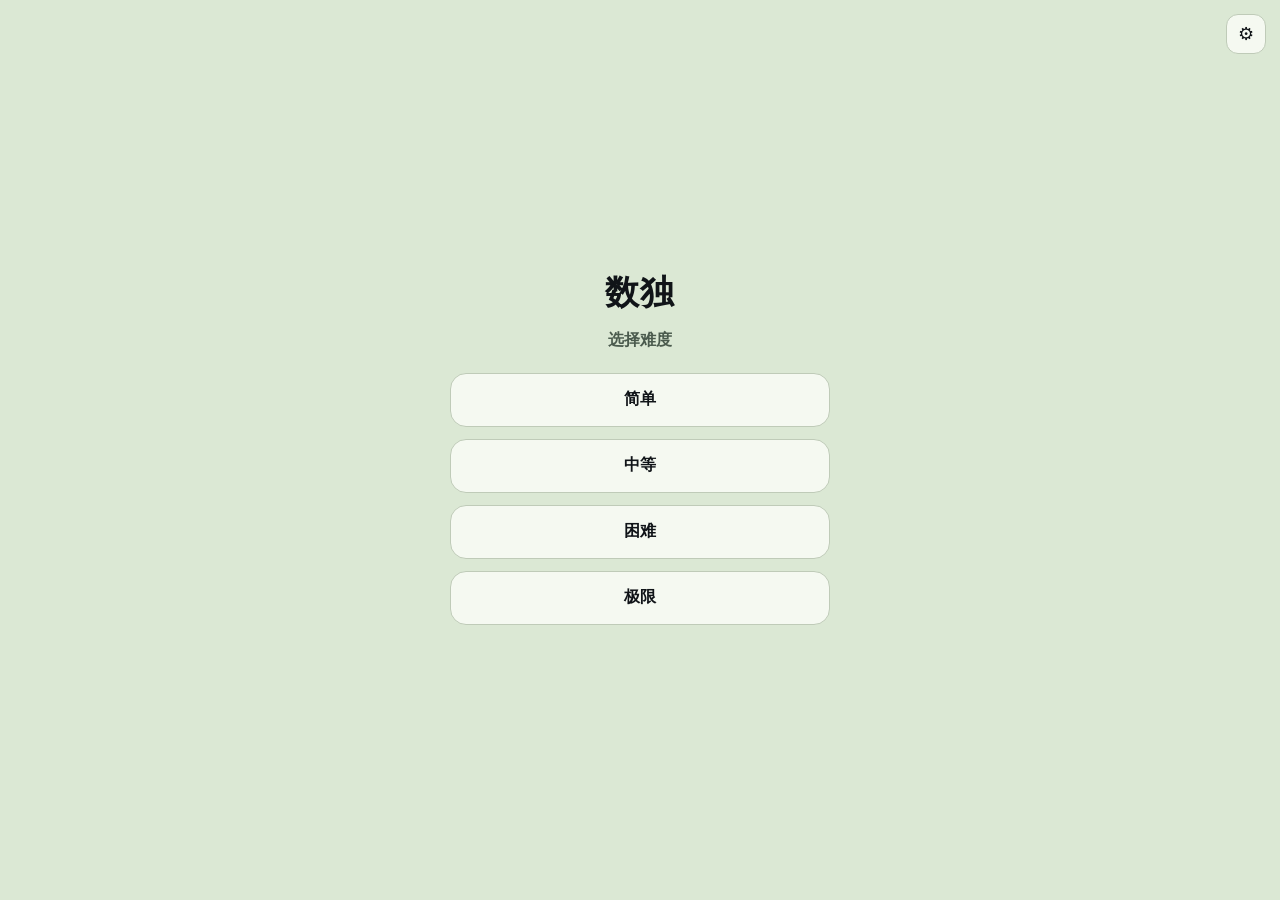
==== commit 3c99268f: "3.15更新 1.增加导入导出当前对局功能，优化了分享码的长度，保留了原先的导入导出功能并改名为“存档导入（导出）” 2.增加了主菜单，增加关卡解锁与章节模块，以提升玩家正反馈 3.优化了游戏界面" ====
--- a/SudokuGame/index.html
+++ b/SudokuGame/index.html
@@ -10,23 +10,37 @@
   </head>
   <body>
     <div id="app">
-      <div id="screen-levels" class="screen">
-        <header class="topbar">
-          <div class="topbar-left">
-            <div class="brand">SudokuGame</div>
-          </div>
-          <div class="topbar-center">
+      <div id="screen-home" class="screen">
+        <button id="btn-settings" class="icon-btn home-settings" type="button" aria-label="设置">
+          <span class="icon">⚙</span>
+        </button>
+        <main class="home">
+          <div class="home-title">数独</div>
+          <div class="home-subtitle">选择难度</div>
+          <div class="home-buttons">
+            <button id="btn-diff-easy" class="home-btn" type="button">简单</button>
+            <button id="btn-diff-medium" class="home-btn" type="button">中等</button>
+            <button id="btn-diff-hard" class="home-btn" type="button">困难</button>
+            <button id="btn-diff-diabolical" class="home-btn" type="button">极限</button>
+          </div>
+        </main>
+      </div>
+
+      <div id="screen-levels" class="screen hidden">
+        <button id="btn-levels-back" class="icon-btn levels-back" type="button" aria-label="返回">
+          <span class="icon">←</span>
+        </button>
+        <button id="btn-settings-3" class="icon-btn levels-settings" type="button" aria-label="设置">
+          <span class="icon">⚙</span>
+        </button>
+
+        <div class="levels">
+          <div class="levels-head">
+            <div id="levels-diff" class="pill"></div>
             <div id="levels-status" class="levels-status"></div>
-          </div>
-          <div class="topbar-right">
-            <button id="btn-settings" class="icon-btn" type="button" aria-label="设置">
-              <span class="icon">⚙</span>
-            </button>
-          </div>
-        </header>
-
-        <div class="levels">
-          <div class="difficulty-tabs" id="difficulty-tabs"></div>
+            <button id="btn-continue" class="ghost-btn levels-continue" type="button">继续</button>
+          </div>
+          <div class="difficulty-tabs hidden" id="difficulty-tabs"></div>
           <div class="levels-scroll" id="levels-scroll">
             <div class="levels-spacer" id="levels-spacer"></div>
             <div class="levels-viewport" id="levels-viewport"></div>
@@ -75,7 +89,7 @@
             <button id="btn-resume" class="primary-btn" type="button">继续</button>
             <button id="btn-restart" class="ghost-btn" type="button">重玩本局</button>
             <button id="btn-pause-settings" class="ghost-btn" type="button">设置</button>
-            <button id="btn-exit" class="ghost-btn" type="button">保存并退出</button>
+            <button id="btn-exit" class="ghost-btn" type="button">保存并退出</button>
           </div>
         </div>
       </div>
@@ -156,15 +170,36 @@
             <div class="divider"></div>
 
             <div class="setting-row">
-              <button id="btn-export" class="ghost-btn" type="button">导出分享码</button>
-              <button id="btn-import" class="ghost-btn" type="button">导入分享码</button>
-            </div>
-            <div class="setting-row">
-              <button id="btn-reset" class="danger-btn" type="button">清空本地数据</button>
+              <button id="btn-export-game" class="ghost-btn" type="button">导出分享码</button>
+              <button id="btn-import-game" class="ghost-btn" type="button">导入分享码</button>
+            </div>
+            <div class="setting-row">
+              <button id="btn-archive-open" class="ghost-btn" type="button">存档设置</button>
             </div>
           </div>
         </div>
         <div id="modal-backdrop" class="modal-backdrop"></div>
+      </div>
+
+      <div id="archive-modal" class="modal hidden" role="dialog" aria-modal="true">
+        <div class="modal-card">
+          <div class="modal-header">
+            <div class="modal-title">存档设置</div>
+            <button id="btn-archive-close" class="icon-btn" type="button" aria-label="关闭">
+              <span class="icon">✕</span>
+            </button>
+          </div>
+          <div class="modal-body">
+            <div class="setting-row">
+              <button id="btn-export-archive" class="ghost-btn" type="button">导出存档</button>
+              <button id="btn-import-archive" class="ghost-btn" type="button">导入存档</button>
+            </div>
+            <div class="setting-row">
+              <button id="btn-reset-archive" class="danger-btn" type="button">清空存档</button>
+            </div>
+          </div>
+        </div>
+        <div id="archive-backdrop" class="modal-backdrop"></div>
       </div>
 
       <div id="toast" class="toast hidden"></div>
--- a/SudokuGame/styles.css
+++ b/SudokuGame/styles.css
@@ -37,6 +37,9 @@
   -webkit-tap-highlight-color:transparent;
   user-select:none;
 }
+html.modal-open,body.modal-open{overflow:hidden; height:100%; overscroll-behavior:none}
+body.modal-open .levels-scroll{overflow:hidden}
+body.modal-open #screen-levels{touch-action:none}
 
 button,input{font:inherit}
 
@@ -92,7 +95,92 @@
   color:rgba(10, 110, 51, .9);
 }
 
-.levels{flex:1; display:flex; flex-direction:column}
+.levels{flex:1; display:flex; flex-direction:column; padding-top:60px}
+#screen-levels{position:relative}
+.levels-back{
+  position:absolute;
+  top:14px;
+  left:14px;
+  background:var(--panel);
+}
+.levels-settings{
+  position:absolute;
+  top:14px;
+  right:14px;
+  background:var(--panel);
+}
+.levels-head{
+  display:flex;
+  align-items:center;
+  justify-content:center;
+  gap:10px;
+  padding:16px 18px 8px;
+  position:relative;
+}
+.levels-continue{
+  position:absolute;
+  right:18px;
+  top:50%;
+  transform:translateY(-50%);
+  height:34px;
+  min-width:0;
+  padding:0 12px;
+  border-radius:999px;
+  font-size:12px;
+  font-weight:800;
+  background:rgba(255,255,255,.92);
+}
+.levels-head .pill{
+  padding:10px 16px;
+  font-size:14px;
+  font-weight:800;
+  color:rgba(10, 110, 51, .92);
+  background:rgba(142, 183, 89, .18);
+  border-color:rgba(47, 116, 63, .35);
+  box-shadow:0 6px 16px rgba(0,0,0,.08);
+}
+#screen-home{position:relative}
+.home-settings{
+  position:absolute;
+  top:14px;
+  right:14px;
+  background:var(--panel);
+}
+.home{
+  flex:1;
+  display:flex;
+  flex-direction:column;
+  align-items:center;
+  justify-content:center;
+  padding:22px 18px 28px;
+  gap:14px;
+}
+.home-title{
+  font-size:34px;
+  font-weight:850;
+  letter-spacing:.6px;
+}
+.home-subtitle{
+  color:var(--muted);
+  font-weight:650;
+}
+.home-buttons{
+  width:min(92vw,380px);
+  display:flex;
+  flex-direction:column;
+  gap:12px;
+  margin-top:8px;
+}
+.home-btn{
+  height:54px;
+  border-radius:16px;
+  border:1px solid var(--line);
+  background:var(--panel);
+  color:var(--text);
+  font-weight:800;
+  letter-spacing:.3px;
+}
+.home-btn:active{transform:translateY(1px)}
 .difficulty-tabs{
   position:sticky;
   top:0;
@@ -140,9 +228,13 @@
   border-radius:12px;
   border:1px solid var(--line2);
   background:var(--panel);
+  overflow:hidden;
 }
 .level-tile:active{transform:translateY(1px)}
-.level-tile .level-title{font-weight:750}
+.level-tile.locked{opacity:.55}
+.level-tile.locked:active{transform:none}
+.level-tile.focus{outline:2px solid rgba(47, 116, 63, .55); outline-offset:2px}
+.level-tile .level-title{font-weight:750; max-width:100%; overflow:hidden; text-overflow:ellipsis; white-space:nowrap}
 .level-tile .level-meta{margin-top:6px}
 .level-row{
   height:44px;
@@ -157,11 +249,21 @@
 }
 .level-row:active{transform:translateY(1px)}
 .level-title{font-weight:650}
-.level-meta{display:flex; gap:8px; align-items:center; font-size:12px}
-.tag{padding:2px 8px; border-radius:999px; border:1px solid var(--line); color:var(--muted)}
+.level-meta{display:flex; gap:8px; row-gap:6px; flex-wrap:wrap; align-items:center; font-size:12px}
+.tag{
+  padding:2px 8px;
+  border-radius:999px;
+  border:1px solid var(--line);
+  color:var(--muted);
+  white-space:nowrap;
+  max-width:100%;
+  overflow:hidden;
+  text-overflow:ellipsis;
+}
 .tag.bad{border-color:rgba(75, 91, 78, .35); color:rgba(75, 91, 78, .9)}
 .tag.good{border-color:rgba(47, 116, 63, .45); color:#0a6e33}
-.tag.playing{border-color:rgba(58,160,255,.55); color:#1c6fd1}
+.tag.range{border-color:rgba(75, 91, 78, .22); color:rgba(75, 91, 78, .85)}
+.tag.lock{border-color:rgba(75, 91, 78, .25); color:rgba(75, 91, 78, .8)}
 
 .game{
   flex:1;
@@ -177,7 +279,7 @@
   width:100%;
   aspect-ratio:1/1;
   background:var(--bg);
-  border:2px solid var(--line);
+  border:4px solid rgba(15, 22, 29, .50);
   border-radius:16px;
   display:grid;
   grid-template-columns:repeat(9,1fr);
@@ -191,8 +293,17 @@
   display:flex;
   align-items:center;
   justify-content:center;
-  font-size:22px;
-  font-weight:750;
+  font-family:ui-sans-serif, system-ui, -apple-system, Segoe UI, Roboto, Helvetica, Arial, "PingFang SC", "Microsoft YaHei", sans-serif;
+  font-variant-numeric:tabular-nums;
+  font-size:32px;
+  font-weight:300;
+  font-synthesis: none;
+  --digit-stroke:.60px;
+  text-shadow:
+    var(--digit-stroke) 0 0 currentColor,
+    calc(var(--digit-stroke) * -1) 0 0 currentColor,
+    0 var(--digit-stroke) 0 currentColor,
+    0 calc(var(--digit-stroke) * -1) 0 currentColor;
   color:var(--given);
 }
 .cell.given{color:var(--given)}
@@ -224,10 +335,11 @@
   display:grid;
   grid-template-columns:repeat(3,1fr);
   grid-template-rows:repeat(3,1fr);
-  font-size:10px;
-  line-height:1;
+  font-size:13px;
+  line-height:1.05;
   color:var(--note);
-  font-weight:650;
+  font-weight:350;
+  text-shadow:none;
   pointer-events:none;
 }
 .cell .notes span{
@@ -243,9 +355,9 @@
 .cell.sel-empty .notes span.on{color:#fff; opacity:1}
 
 .cell:nth-child(9n+3),
-.cell:nth-child(9n+6){border-right:2px solid rgba(15, 22, 29, .18)}
+.cell:nth-child(9n+6){border-right:2px solid rgba(15, 22, 29, .36)}
 .cell:nth-child(n+19):nth-child(-n+27),
-.cell:nth-child(n+46):nth-child(-n+54){border-bottom:2px solid rgba(15, 22, 29, .18)}
+.cell:nth-child(n+46):nth-child(-n+54){border-bottom:2px solid rgba(15, 22, 29, .36)}
 
 .controls{
   width:100%;
@@ -270,12 +382,12 @@
 }
 .pad-btn.off{opacity:.35}
 .pad-btn.locked{
-  border-color:rgba(58,160,255,.85);
-  background:rgba(58,160,255,.15);
+  border-color:rgba(48, 125, 69, .75);
+  background:rgba(48, 125, 69, .18);
 }
 .pad.note .pad-btn{
-  border-color:rgba(28, 111, 209, .55);
-  color:#0b4aa2;
+  border-color:rgba(48, 125, 69, .55);
+  color:#0a6e33;
 }
 .actions{
   display:grid;
@@ -292,8 +404,8 @@
   font-weight:650;
 }
 .action-btn.primary{
-  border-color:rgba(58,160,255,.85);
-  background:rgba(58,160,255,.15);
+  border-color:rgba(48, 125, 69, .75);
+  background:rgba(48, 125, 69, .18);
 }
 
 .overlay{
@@ -335,7 +447,7 @@
   background:rgba(255,77,77,.12);
 }
 
-.modal{position:fixed; inset:0; z-index:20}
+.modal{position:fixed; inset:0; z-index:20; overflow:hidden; overscroll-behavior:contain}
 .modal-backdrop{position:absolute; inset:0; background:rgba(0,0,0,.55)}
 .modal-card{
   position:absolute;
@@ -343,6 +455,10 @@
   top:50%;
   transform:translate(-50%,-50%);
   width:min(92vw,460px);
+  max-height:calc(100vh - 36px);
+  overflow:auto;
+  -webkit-overflow-scrolling:touch;
+  overscroll-behavior:contain;
   border-radius:18px;
   border:1px solid var(--line);
   background:var(--panel);
@@ -404,6 +520,9 @@
   .actions{grid-template-columns:repeat(2,1fr)}
   .pad{gap:5px}
   .pad-btn,.action-btn{height:46px}
-  .cell{font-size:20px}
-}
-
+  .cell{font-size:24px}
+  .cell .notes{font-size:10px}
+  .level-meta{gap:6px; row-gap:6px; font-size:11px}
+  .tag{padding:2px 6px}
+}
+
